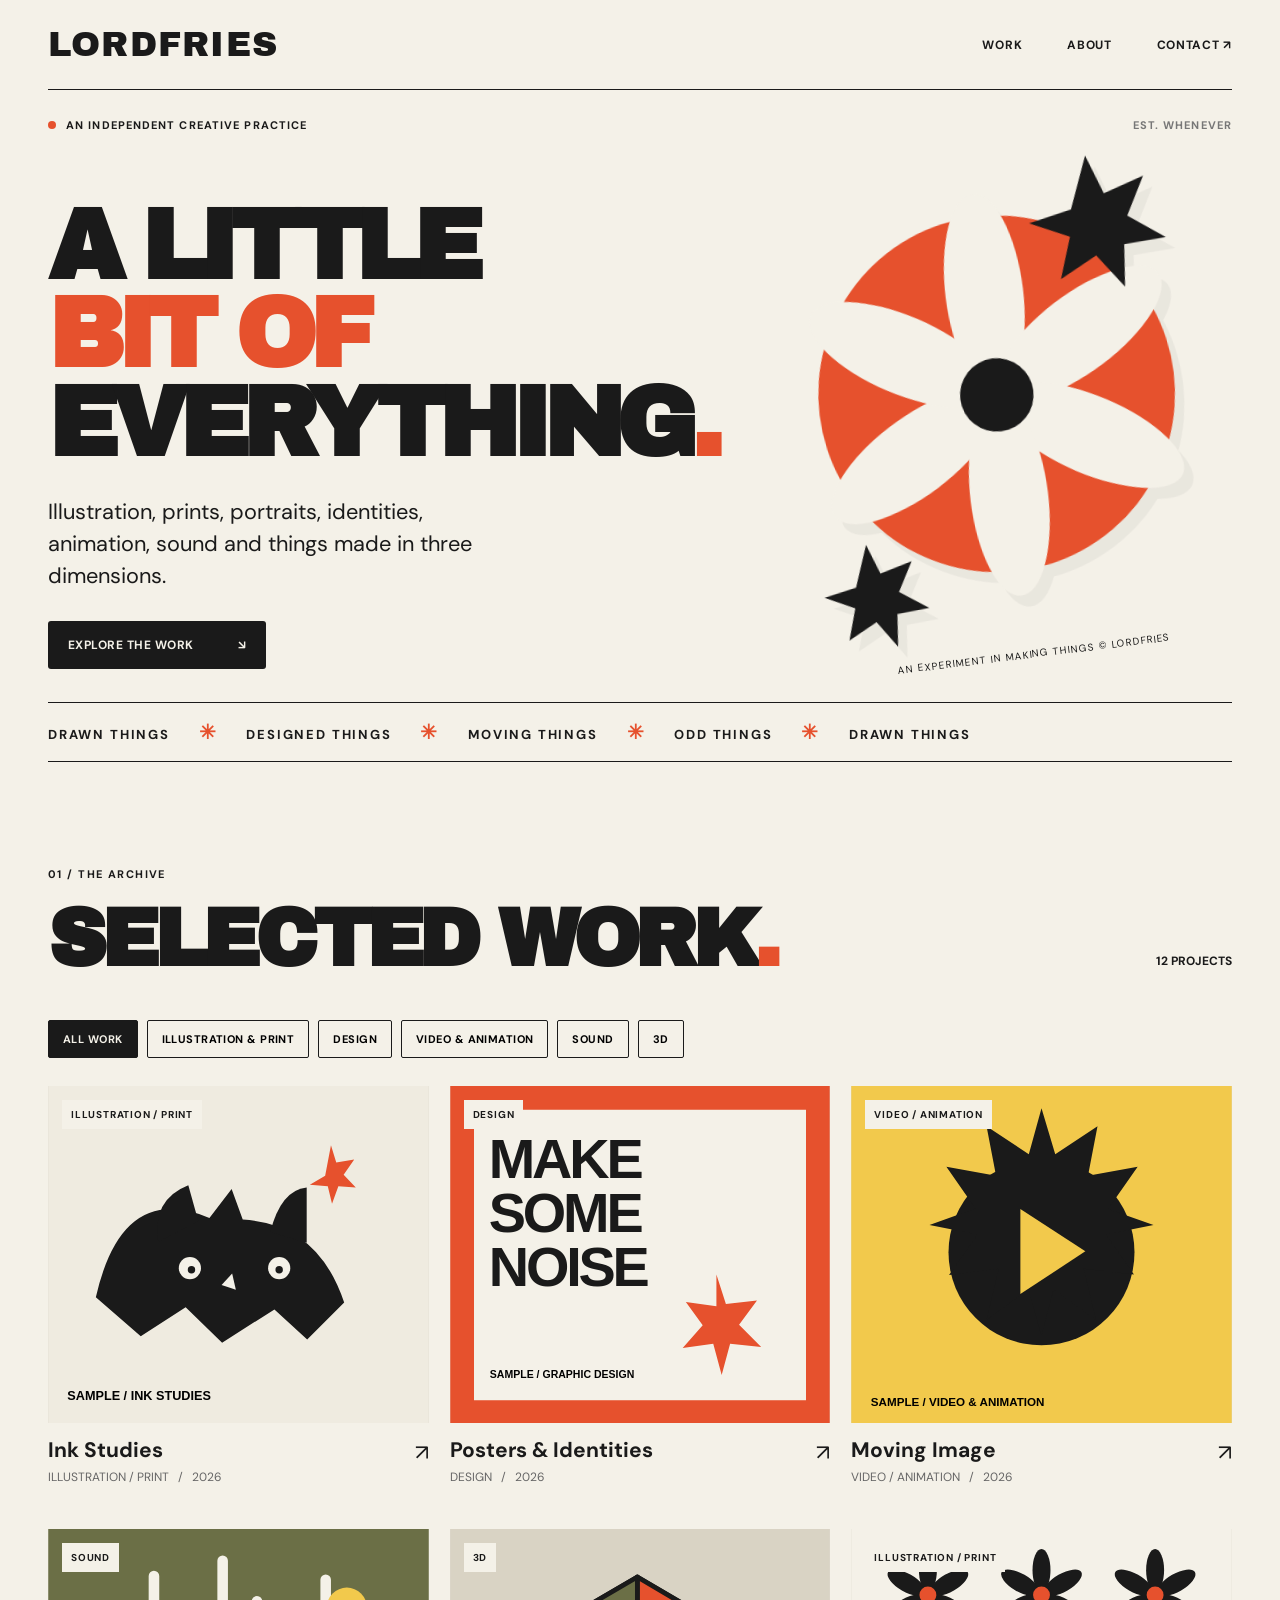
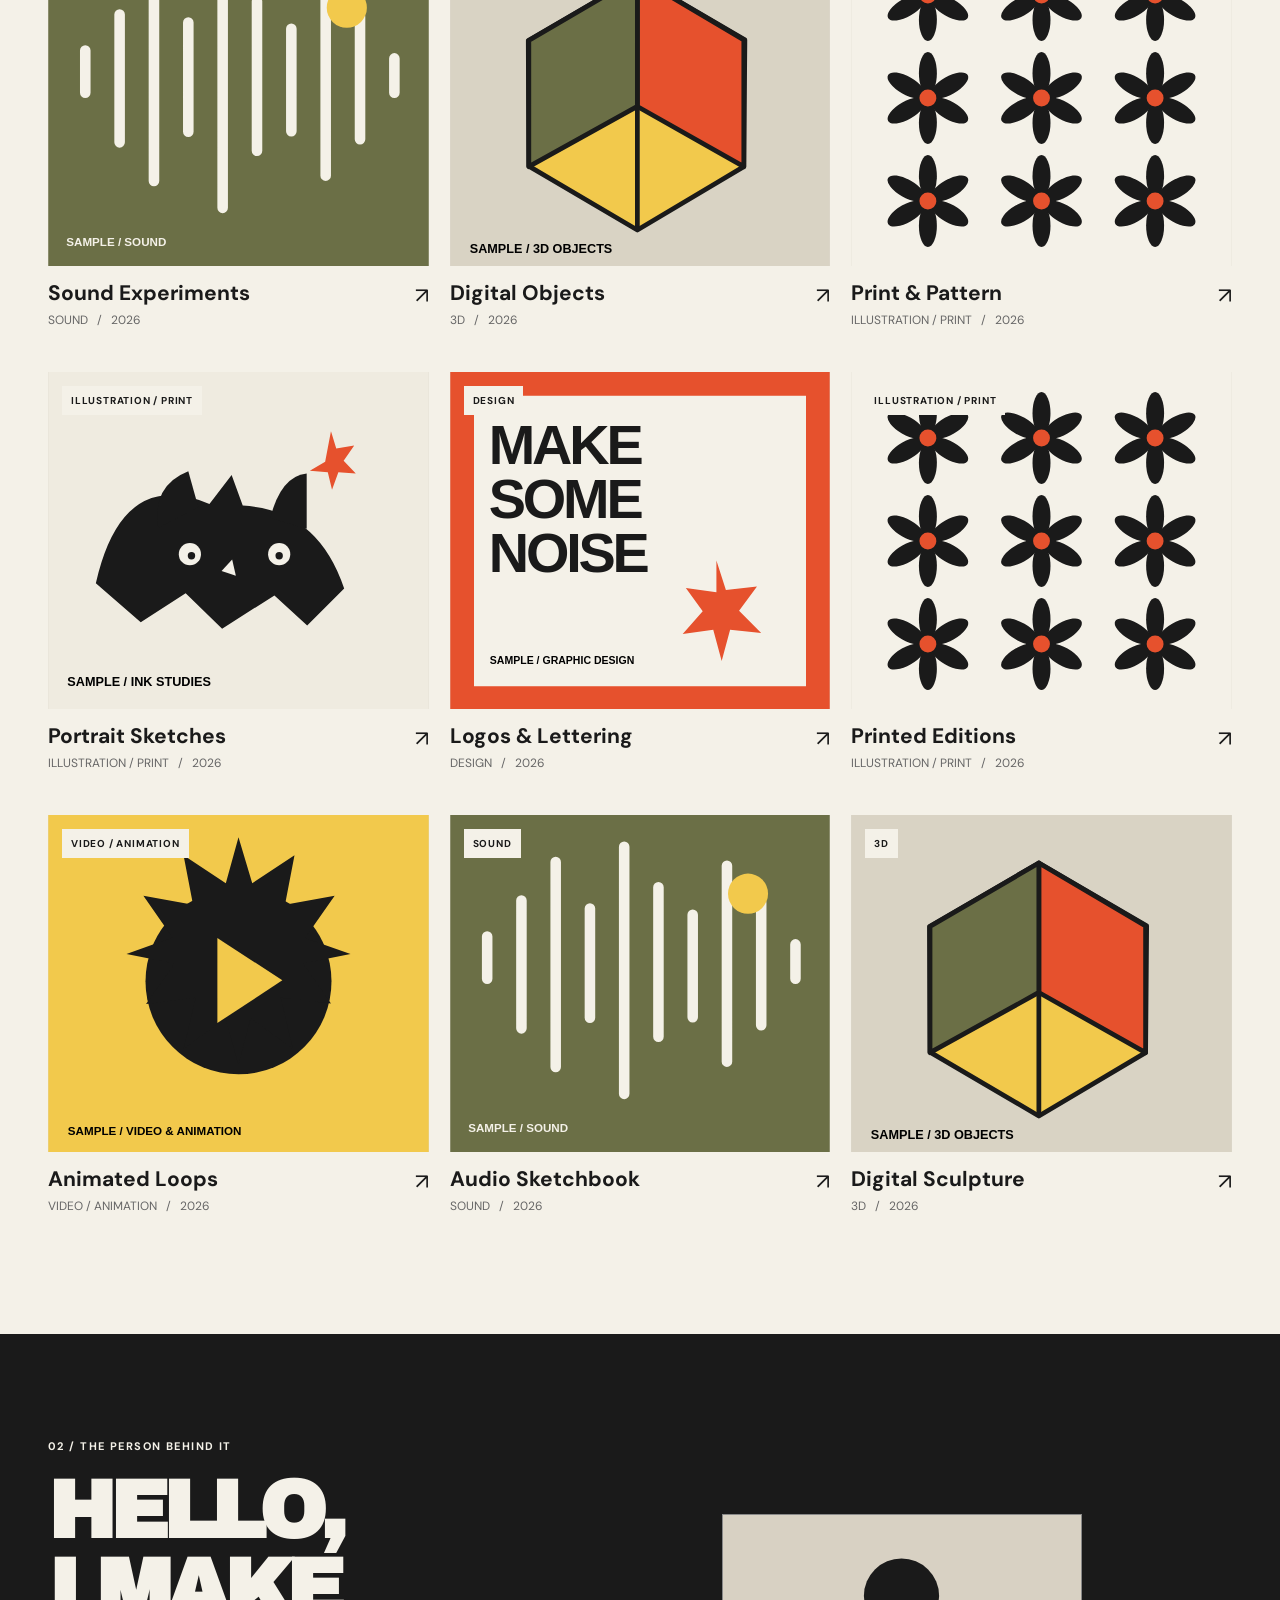
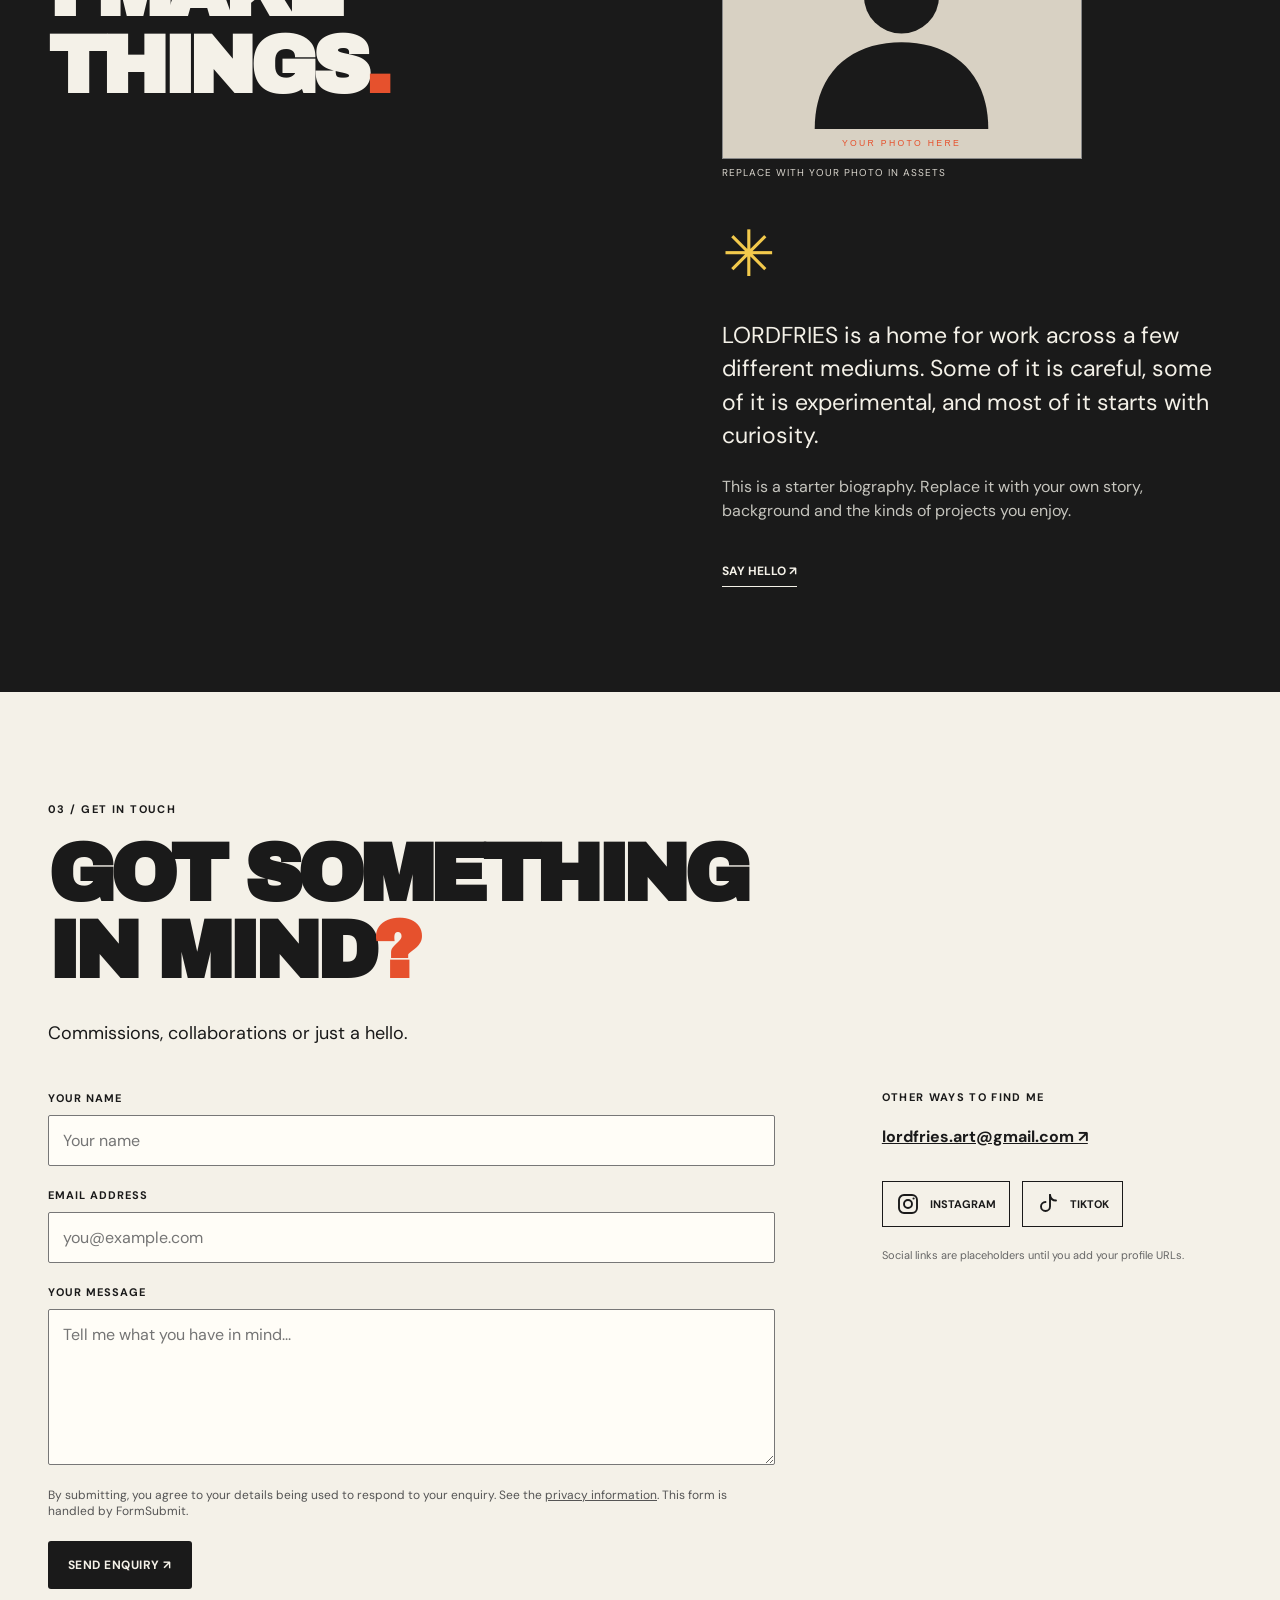
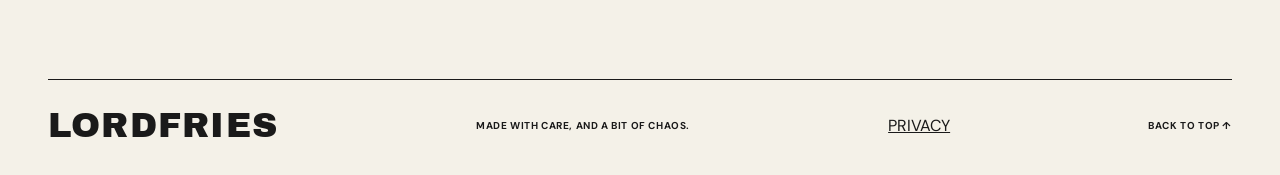
==== index.html @ d91df7bb "Add files via upload" ====
<!doctype html>
<html lang="en-AU">
<head>
  <meta charset="utf-8">
  <meta name="viewport" content="width=device-width,initial-scale=1">
  <meta name="theme-color" content="#f4f1e8">
  <meta name="description" content="LORDFRIES is an independent creative portfolio of illustration, design, print, moving image, sound and 3D work.">
  <title>LORDFRIES | Selected work</title>
  <link rel="preconnect" href="https://fonts.googleapis.com">
  <link rel="preconnect" href="https://fonts.gstatic.com" crossorigin>
  <link href="https://fonts.googleapis.com/css2?family=Archivo+Black&family=DM+Sans:wght@400;500;600;700&display=swap" rel="stylesheet">
  <link rel="stylesheet" href="style.css">
</head>
<body>
  <a class="skip" href="#work">Skip to work</a>
  <header class="site-header wrap">
    <a class="brand" href="#top" aria-label="LORDFRIES home">LORDFRIES</a>
    <nav aria-label="Main navigation"><a href="#work">WORK</a><a href="#about">ABOUT</a><a href="#contact">CONTACT <span aria-hidden="true">↗</span></a></nav>
  </header>
  <main id="top">
    <section class="hero wrap" aria-labelledby="hero-heading">
      <div class="eyebrow"><span class="status-dot"></span> AN INDEPENDENT CREATIVE PRACTICE <span class="index">EST. WHENEVER</span></div>
      <div class="hero-body"><div><h1 id="hero-heading">A LITTLE<br><span class="accent-word">BIT OF</span><br>EVERYTHING<span class="period">.</span></h1><p class="intro">Illustration, prints, portraits, identities, animation, sound and things made in three dimensions.</p><a class="cta" href="#work">EXPLORE THE WORK <span aria-hidden="true">↘</span></a></div>
      <div class="hero-art" aria-label="Decorative abstract flower and star graphic"><svg viewBox="0 0 420 460" xmlns="http://www.w3.org/2000/svg" role="img" aria-label="Illustrative rust red flower with black star">
        <circle cx="205" cy="223" r="165" fill="#e6512d"/>
        <g fill="#f4f1e8" transform="translate(205 224)"><ellipse cx="0" cy="-95" rx="36" ry="92"/><ellipse cx="0" cy="-95" rx="36" ry="92" transform="rotate(60)"/><ellipse cx="0" cy="-95" rx="36" ry="92" transform="rotate(120)"/><ellipse cx="0" cy="-95" rx="36" ry="92" transform="rotate(180)"/><ellipse cx="0" cy="-95" rx="36" ry="92" transform="rotate(240)"/><ellipse cx="0" cy="-95" rx="36" ry="92" transform="rotate(300)"/></g><circle cx="205" cy="224" r="34" fill="#1a1a1a"/><path d="M313 14l13 37 38-12-19 35 33 24-39 2-4 39-23-32-35 18 13-38-36-17 40-8z" fill="#1a1a1a"/><path d="M68 347l10 28 30-8-15 27 26 18-30 2-3 30-17-25-27 14 9-29-27-13 30-6z" fill="#1a1a1a"/></svg><span class="art-caption">AN EXPERIMENT IN MAKING THINGS © LORDFRIES</span></div></div>
      <div class="ticker" aria-hidden="true">DRAWN THINGS <span>✳</span> DESIGNED THINGS <span>✳</span> MOVING THINGS <span>✳</span> ODD THINGS <span>✳</span> DRAWN THINGS</div>
    </section>
    <section id="work" class="work-section wrap" aria-labelledby="work-heading"><div class="section-top"><div><p class="section-kicker">01 / THE ARCHIVE</p><h2 id="work-heading">SELECTED WORK<span class="period">.</span></h2></div><span id="work-count" class="work-count"></span></div>
      <div class="filters" role="group" aria-label="Filter projects by medium"><button class="filter active" data-filter="all" aria-pressed="true">ALL WORK</button><button class="filter" data-filter="image" aria-pressed="false">ILLUSTRATION & PRINT</button><button class="filter" data-filter="design" aria-pressed="false">DESIGN</button><button class="filter" data-filter="video" aria-pressed="false">VIDEO & ANIMATION</button><button class="filter" data-filter="audio" aria-pressed="false">SOUND</button><button class="filter" data-filter="model" aria-pressed="false">3D</button></div>
      <div id="project-grid" class="project-grid" aria-live="polite"></div><p id="empty-state" class="empty-state" hidden>No projects in this category yet.</p>
    </section>
    <section id="about" class="about-section"><div class="wrap about-grid"><div><p class="section-kicker">02 / THE PERSON BEHIND IT</p><h2>HELLO,<br>I MAKE<br>THINGS<span class="period">.</span></h2></div><div class="about-copy"><div class="portrait-wrap"><img src="assets/about-photo-placeholder.svg" alt="Placeholder for a photograph of the artist" class="about-portrait"><p class="portrait-caption">REPLACE WITH YOUR PHOTO IN ASSETS</p></div><div class="little-star" aria-hidden="true">✳</div><p>LORDFRIES is a home for work across a few different mediums. Some of it is careful, some of it is experimental, and most of it starts with curiosity.</p><p>This is a starter biography. Replace it with your own story, background and the kinds of projects you enjoy.</p><a href="#contact" class="text-link">SAY HELLO <span aria-hidden="true">↗</span></a></div></div></section>
    <section id="contact" class="contact-section wrap"><p class="section-kicker">03 / GET IN TOUCH</p><h2>GOT SOMETHING<br>IN MIND<span class="period">?</span></h2><p class="contact-intro">Commissions, collaborations or just a hello.</p>
      <div class="contact-layout"><form id="contact-form" class="contact-form" action="https://formsubmit.co/lordfries.art@gmail.com" method="POST">
        <input type="hidden" name="_subject" value="New enquiry from LORDFRIES portfolio"><input type="hidden" name="_captcha" value="true"><input type="hidden" name="_template" value="table"><input type="text" name="_honey" class="honeypot" tabindex="-1" autocomplete="off" aria-hidden="true">
        <label for="sender-name">YOUR NAME</label><input id="sender-name" name="name" type="text" required autocomplete="name" maxlength="100" placeholder="Your name">
        <label for="sender-email">EMAIL ADDRESS</label><input id="sender-email" name="email" type="email" required autocomplete="email" maxlength="254" placeholder="you@example.com">
        <label for="sender-message">YOUR MESSAGE</label><textarea id="sender-message" name="message" rows="6" required maxlength="6000" placeholder="Tell me what you have in mind..."></textarea>
        <p class="privacy-note">By submitting, you agree to your details being used to respond to your enquiry. See the <a href="privacy.html">privacy information</a>. This form is handled by FormSubmit.</p>
        <button class="cta send-button" type="submit">SEND ENQUIRY ↗</button>
      </form><aside class="contact-aside"><p>OTHER WAYS TO FIND ME</p><a class="email-plain" href="mailto:lordfries.art@gmail.com">lordfries.art@gmail.com ↗</a><div class="social-links" aria-label="Social media links">
         <a data-social="instagram" href="https://www.instagram.com/" target="_blank" rel="noopener noreferrer" aria-label="Instagram (replace with your account link)" title="Instagram"><svg viewBox="0 0 24 24" aria-hidden="true"><rect x="3" y="3" width="18" height="18" rx="5"/><circle cx="12" cy="12" r="4"/><circle class="solid" cx="17.6" cy="6.5" r="1.1"/></svg><span>INSTAGRAM</span></a>
         <a data-social="tiktok" href="https://www.tiktok.com/" target="_blank" rel="noopener noreferrer" aria-label="TikTok (replace with your account link)" title="TikTok"><svg viewBox="0 0 24 24" aria-hidden="true"><path d="M14 3v11.5a4.5 4.5 0 1 1-4.5-4.5"/><path d="M14 3c.5 3.6 2.5 5.5 6 5.5"/></svg><span>TIKTOK</span></a>
       </div><p class="social-note">Social links are placeholders until you add your profile URLs.</p></aside></div>
    </section>
  </main>
  <footer class="site-footer wrap"><a class="brand" href="#top">LORDFRIES</a><span>MADE WITH CARE, AND A BIT OF CHAOS.</span><a href="privacy.html">PRIVACY</a><a href="#top">BACK TO TOP ↑</a></footer>
  <button id="back-to-top" class="back-to-top" type="button" aria-label="Back to top">↑</button>
  <dialog id="lightbox" class="lightbox" aria-label="Full-screen artwork"><div class="lightbox-toolbar"><span>ARTWORK VIEWER</span><button id="lightbox-close" type="button" aria-label="Close full-screen view">CLOSE ✕</button></div><div id="lightbox-content" class="lightbox-content"></div></dialog>
  <dialog id="project-dialog" class="project-dialog" aria-label="Project details"><button id="dialog-close" class="dialog-close" type="button" aria-label="Close project">CLOSE ✕</button><div id="dialog-content"></div></dialog>
  <script src="projects.js"></script><script src="script.js"></script>
</body>
</html>
---- style.css ----
:root{--ink:#1a1a1a;--paper:#f4f1e8;--rust:#e6512d;--mustard:#f2c94c;--olive:#6b6f46;--rule:#c8c5bc;--display:'Archivo Black',Impact,sans-serif;--body:'DM Sans',Arial,sans-serif}*{box-sizing:border-box}html{scroll-behavior:smooth}body{margin:0;background:var(--paper);color:var(--ink);font-family:var(--body)}button,a{ -webkit-tap-highlight-color:transparent}a{color:inherit}button{font:inherit}button:focus-visible,a:focus-visible{outline:3px solid var(--rust);outline-offset:4px}.wrap{width:min(1440px,calc(100% - 96px));margin:auto}.skip{position:absolute;left:-999px;top:0}.skip:focus{left:20px;top:20px;z-index:100;background:white;padding:12px}.site-header{display:flex;align-items:center;justify-content:space-between;padding:27px 0;border-bottom:1px solid var(--ink);gap:20px}.brand{font-family:var(--display);font-size:clamp(22px,3vw,35px);letter-spacing:.035em;line-height:1;text-decoration:none}.brand-dot,.period{color:var(--rust)}nav{display:flex;gap:clamp(14px,3.5vw,58px);font-size:12px;font-weight:700;letter-spacing:.06em}nav a{text-decoration:none}nav a:hover,.site-footer a:hover{color:var(--rust)}.hero{overflow:hidden}.eyebrow{display:flex;align-items:center;gap:10px;padding-top:28px;font-size:11px;letter-spacing:.1em;font-weight:700}.status-dot{height:8px;width:8px;border-radius:50%;background:var(--rust)}.index{margin-left:auto;color:#777}.hero-body{display:grid;grid-template-columns:1.22fr .78fr;align-items:center;min-height:570px;gap:20px}.hero h1{font-family:var(--display);font-size:clamp(58px,7.6vw,128px);line-height:.91;letter-spacing:-.075em;margin:38px 0 28px}.accent-word{color:var(--rust)}.intro{max-width:480px;font-size:clamp(16px,1.7vw,22px);line-height:1.45;margin:0 0 30px}.cta{background:var(--ink);color:var(--paper);text-decoration:none;display:inline-flex;align-items:center;gap:44px;font-size:12px;letter-spacing:.04em;font-weight:700;padding:16px 20px;border-radius:3px}.cta:hover{background:var(--rust)}.hero-art{width:100%;max-width:530px;justify-self:center;transform:rotate(-7deg)}.hero-art svg{width:100%;display:block;filter:drop-shadow(8px 12px 0 rgba(0,0,0,.045))}.art-caption{display:block;text-align:center;font-size:10px;letter-spacing:.1em;margin:0 0 20px}.ticker{white-space:nowrap;overflow:hidden;border-top:1px solid var(--ink);border-bottom:1px solid var(--ink);padding:16px 0;font-weight:700;font-size:13px;letter-spacing:.14em}.ticker span{color:var(--rust);margin:0 24px;font-size:20px}.work-section{padding:105px 0 120px}.section-top{display:flex;justify-content:space-between;align-items:end;gap:20px}.section-kicker{letter-spacing:.13em;font-size:11px;font-weight:700;margin:0 0 20px}.section-top h2,.about-section h2,.contact-section h2{font-family:var(--display);letter-spacing:-.065em;font-size:clamp(44px,6.3vw,94px);line-height:.96;margin:0}.work-count{font-size:12px;font-weight:700;white-space:nowrap;padding-bottom:9px}.filters{display:flex;flex-wrap:wrap;gap:9px;margin:42px 0 28px}.filter{background:transparent;border:1px solid var(--ink);padding:11px 14px;font-size:11px;font-weight:700;cursor:pointer;letter-spacing:.04em;border-radius:2px}.filter.active,.filter:hover{background:var(--ink);color:var(--paper)}.project-grid{display:grid;grid-template-columns:repeat(3,minmax(0,1fr));gap:44px 21px}.project-card{min-width:0}.project-open{width:100%;text-align:left;border:0;background:none;padding:0;cursor:pointer;color:inherit}.project-media{aspect-ratio:1.13;position:relative;overflow:hidden;background:#dedbd0}.project-media img{width:100%;height:100%;object-fit:cover;display:block;transition:transform .35s}.project-open:hover img{transform:scale(1.035)}.media-badge{position:absolute;left:14px;top:14px;background:var(--paper);font-weight:700;font-size:10px;padding:8px 9px;letter-spacing:.08em}.project-details{display:flex;justify-content:space-between;gap:10px;align-items:start;margin-top:15px}.project-details h3{font-size:clamp(16px,1.65vw,21px);line-height:1.15;margin:0 0 7px;font-weight:700}.project-details p{font-size:12px;color:#666;margin:0}.project-arrow{font-size:22px}.empty-state{padding:60px 0}.about-section{background:var(--ink);color:var(--paper);padding:105px 0}.about-grid{display:grid;grid-template-columns:1.1fr .9fr;gap:50px}.about-copy{padding-top:75px;max-width:510px}.about-copy p{font-size:clamp(17px,1.85vw,23px);line-height:1.45}.about-copy p+p{font-size:16px;color:#c6c5be}.little-star{font-size:64px;color:var(--mustard)}.text-link{display:inline-block;margin-top:25px;border-bottom:1px solid var(--paper);text-decoration:none;padding-bottom:7px;font-size:12px;font-weight:700}.contact-section{padding:110px 0 90px}.contact-line{border-top:1px solid var(--ink);border-bottom:1px solid var(--ink);padding:25px 0;display:flex;align-items:center;justify-content:space-between;gap:20px;margin-top:45px}.contact-line p{margin:0}.contact-line a{font-weight:700;font-size:14px;text-decoration:none}.site-footer{padding:28px 0 32px;display:flex;align-items:center;justify-content:space-between;gap:16px;border-top:1px solid var(--ink)}.site-footer span,.site-footer>a:last-child{font-size:10px;font-weight:700;letter-spacing:.06em;text-decoration:none}.project-dialog{width:min(920px,calc(100vw - 32px));max-height:90vh;overflow:auto;border:1px solid var(--ink);padding:28px;background:var(--paper);color:var(--ink)}.project-dialog::backdrop{background:rgba(0,0,0,.8)}.dialog-close{display:block;margin-left:auto;margin-bottom:20px;border:1px solid var(--ink);padding:10px 14px;background:transparent;cursor:pointer;font-size:11px;font-weight:700}.dialog-title{font-family:var(--display);font-size:clamp(32px,5vw,64px);line-height:.99;letter-spacing:-.05em;margin:8px 0 14px}.dialog-meta{font-size:12px;font-weight:700;color:var(--rust);letter-spacing:.08em}.dialog-description{font-size:17px;line-height:1.6;max-width:680px;margin:0 0 25px}.gallery-media{display:block;width:100%;max-height:70vh;object-fit:contain;background:#dedbd0;margin-bottom:14px}.media-player{width:100%;margin-bottom:14px;background:var(--ink)}.audio-player{width:100%;margin:15px 0 30px}.model-viewer{display:block;width:100%;height:min(65vh,530px);background:#e8e3d7;margin:10px 0 22px}.media-hint{font-size:12px;color:#555}.media-link{font-weight:700;display:inline-block;margin:12px 0 30px}.gallery-media+figcaption{font-size:12px;padding:0 0 20px}.gallery-block{margin-bottom:18px}.project-dialog figure{margin:0}.privacy-note{font-size:12px;color:#555} @media(max-width:900px){.wrap{width:calc(100% - 44px)}.hero-body{grid-template-columns:1fr .7fr;min-height:500px}.hero h1{font-size:clamp(50px,8vw,80px)}.project-grid{grid-template-columns:repeat(2,minmax(0,1fr))}}@media(max-width:640px){.wrap{width:calc(100% - 30px)}.site-header{padding:18px 0}.brand{font-size:23px;letter-spacing:.02em}nav{font-size:10px;gap:15px}.index{display:none}.hero-body{display:flex;flex-direction:column;align-items:stretch;gap:0}.hero h1{font-size:clamp(49px,12vw,78px);margin:37px 0 18px}.hero-art{max-width:350px;margin:12px auto 10px}.intro{font-size:17px}.work-section{padding:65px 0 80px}.section-top h2,.about-section h2,.contact-section h2{font-size:clamp(40px,10vw,60px)}.project-grid{grid-template-columns:1fr;gap:31px}.filters{margin-top:28px}.filter{font-size:10px;padding:9px}.about-section{padding:70px 0}.about-grid{grid-template-columns:1fr;gap:16px}.about-copy{padding-top:0}.contact-section{padding:75px 0}.contact-line{align-items:start;flex-direction:column}.site-footer{flex-wrap:wrap}.site-footer span{order:3;width:100%}.project-dialog{padding:14px}.dialog-title{font-size:37px}}@media(prefers-reduced-motion:reduce){html{scroll-behavior:auto}*,*::before,*::after{transition:none!important}}

/* V2 additions */
.about-portrait{width:100%;height:245px;object-fit:cover;display:block;background:#d8d1c3;border:1px solid #888}.portrait-wrap{max-width:360px;margin-bottom:32px}.portrait-caption{font-size:10px!important;letter-spacing:.1em;color:#d9d5cd!important;margin:7px 0 0!important}.contact-intro{font-size:18px;margin:30px 0}.contact-layout{display:grid;grid-template-columns:minmax(0,1.35fr) minmax(220px,.65fr);gap:9%;margin-top:34px}.contact-form{display:flex;flex-direction:column;gap:10px}.contact-form label{font-size:11px;letter-spacing:.09em;font-weight:700;margin-top:12px}.contact-form input,.contact-form textarea{border:1px solid #777;background:#fffdf7;color:var(--ink);font:inherit;padding:14px;border-radius:2px;width:100%}.contact-form textarea{resize:vertical}.contact-form input:focus-visible,.contact-form textarea:focus-visible{outline:2px solid var(--rust);outline-offset:2px}.contact-form .honeypot{position:absolute;left:-9999px;width:1px;height:1px;opacity:0}.send-button{cursor:pointer;border:0;align-self:flex-start}.contact-aside>p:first-child{font-size:11px;font-weight:700;letter-spacing:.12em}.email-plain{display:block;overflow-wrap:anywhere;font-weight:700;margin:22px 0 34px}.social-links{display:flex;gap:12px;flex-wrap:wrap}.social-links a{display:flex;align-items:center;gap:10px;text-decoration:none;border:1px solid var(--ink);padding:10px 13px;font-size:11px;font-weight:700}.social-links a:hover{background:var(--rust);color:var(--paper)}.social-links svg{width:24px;height:24px;fill:none;stroke:currentColor;stroke-width:1.9;stroke-linecap:round;stroke-linejoin:round}.social-links svg .solid{fill:currentColor;stroke:none}.social-note{font-size:11px;line-height:1.5;color:#666;margin-top:20px}.back-to-top{position:fixed;bottom:24px;right:24px;width:46px;height:46px;border:1px solid var(--ink);background:var(--rust);color:#fff;font-size:27px;cursor:pointer;z-index:4;opacity:0;pointer-events:none;transform:translateY(12px);transition:opacity .2s,transform .2s}.back-to-top.visible{opacity:1;pointer-events:auto;transform:translateY(0)}.image-expand{display:block;position:relative;width:100%;border:0;background:transparent;cursor:zoom-in;padding:0}.expand-label{position:absolute;right:10px;bottom:24px;background:var(--ink);color:var(--paper);padding:10px;font-size:11px;font-weight:700}.lightbox{height:100dvh;width:100vw;max-height:100dvh;max-width:100vw;border:0;margin:0;padding:0;background:var(--ink);color:var(--paper)}.lightbox::backdrop{background:#000}.lightbox-toolbar{display:flex;align-items:center;justify-content:space-between;padding:12px 24px;font-size:11px;font-weight:700;letter-spacing:.09em}.lightbox-toolbar button{padding:11px 16px;border:1px solid var(--paper);background:transparent;color:var(--paper);cursor:pointer}.lightbox-content{height:calc(100dvh - 67px);display:flex;align-items:center;justify-content:center;padding:12px 24px 24px}.lightbox-content img{max-width:100%;max-height:100%;object-fit:contain}.privacy-page{padding:70px 0 110px;max-width:850px}.privacy-page h1{font-family:var(--display);font-size:clamp(42px,7vw,80px);line-height:1}.privacy-page h2{margin-top:44px}.privacy-page p{line-height:1.7}.privacy-page a{color:var(--rust)}
@media(max-width:640px){.contact-layout{grid-template-columns:1fr;gap:36px}.about-portrait{height:210px}.lightbox-toolbar{padding:12px}.lightbox-content{padding:8px 12px 20px}.back-to-top{bottom:14px;right:14px}}
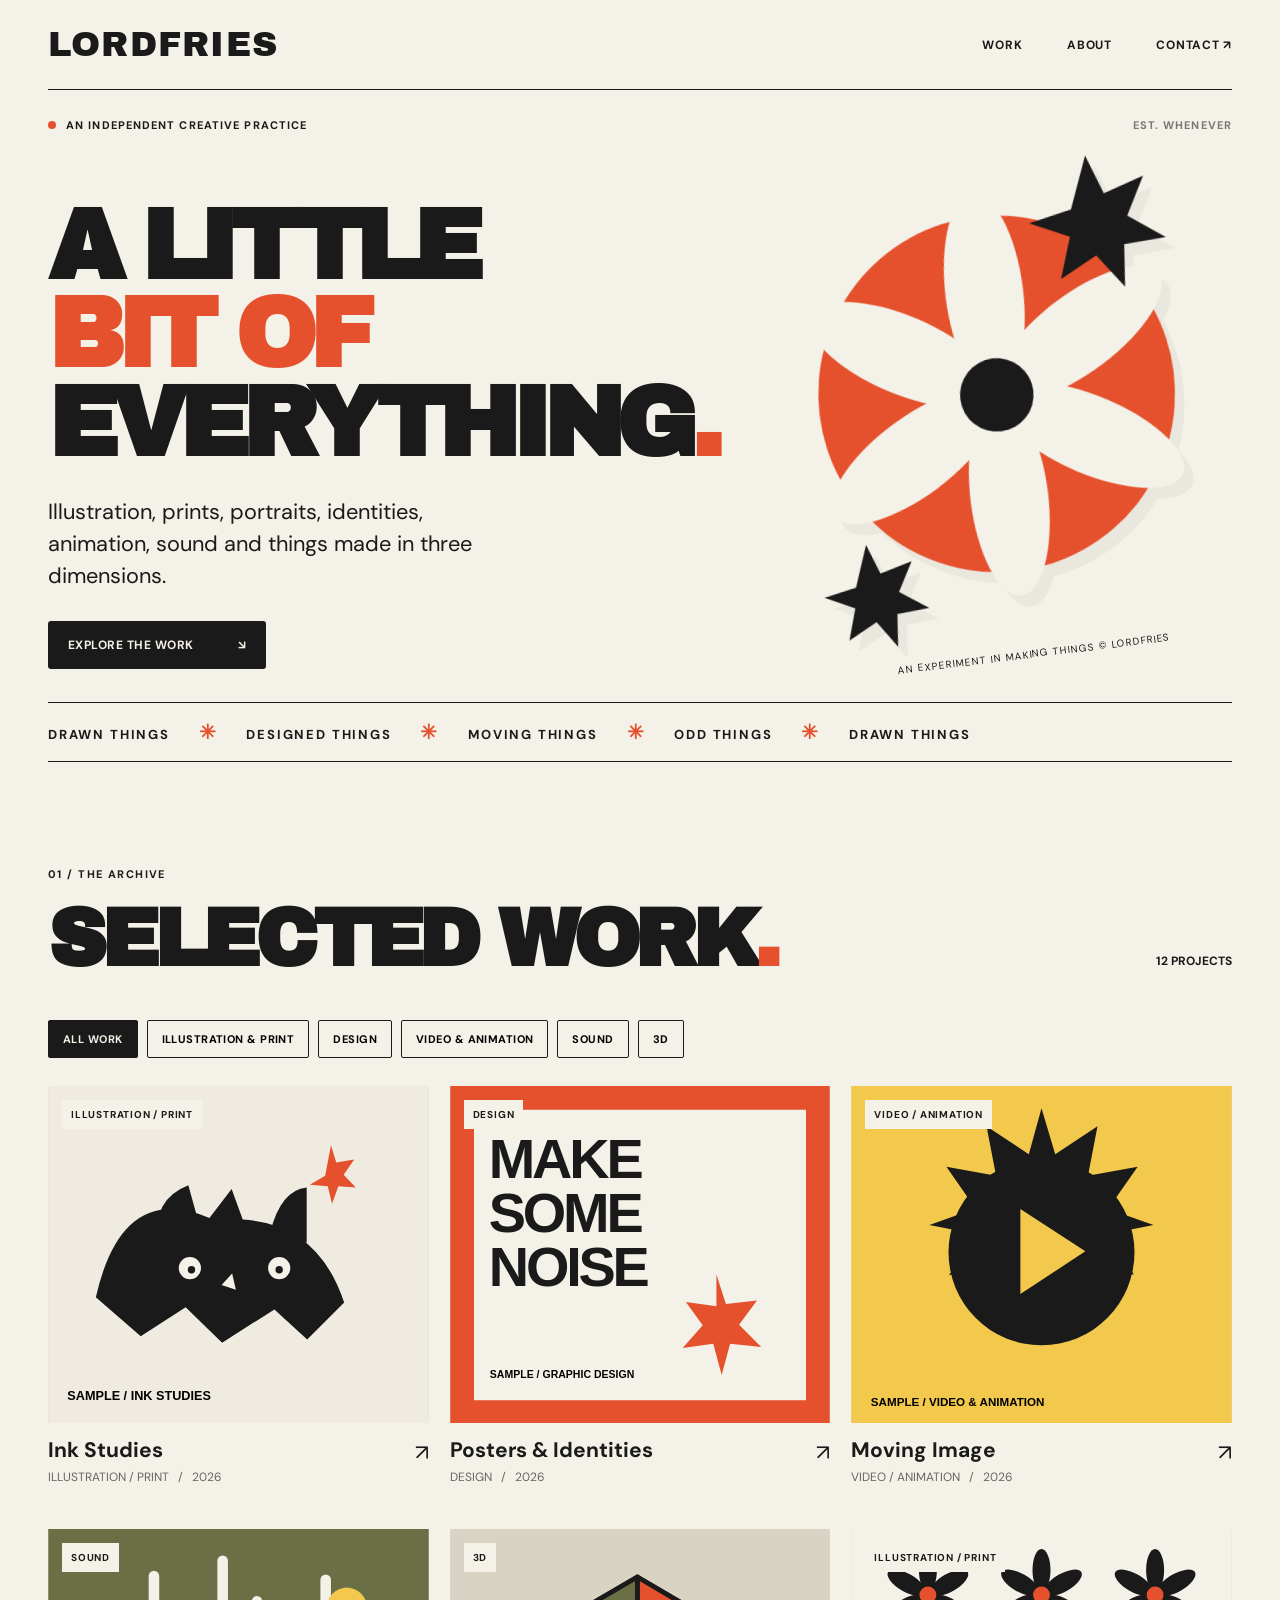
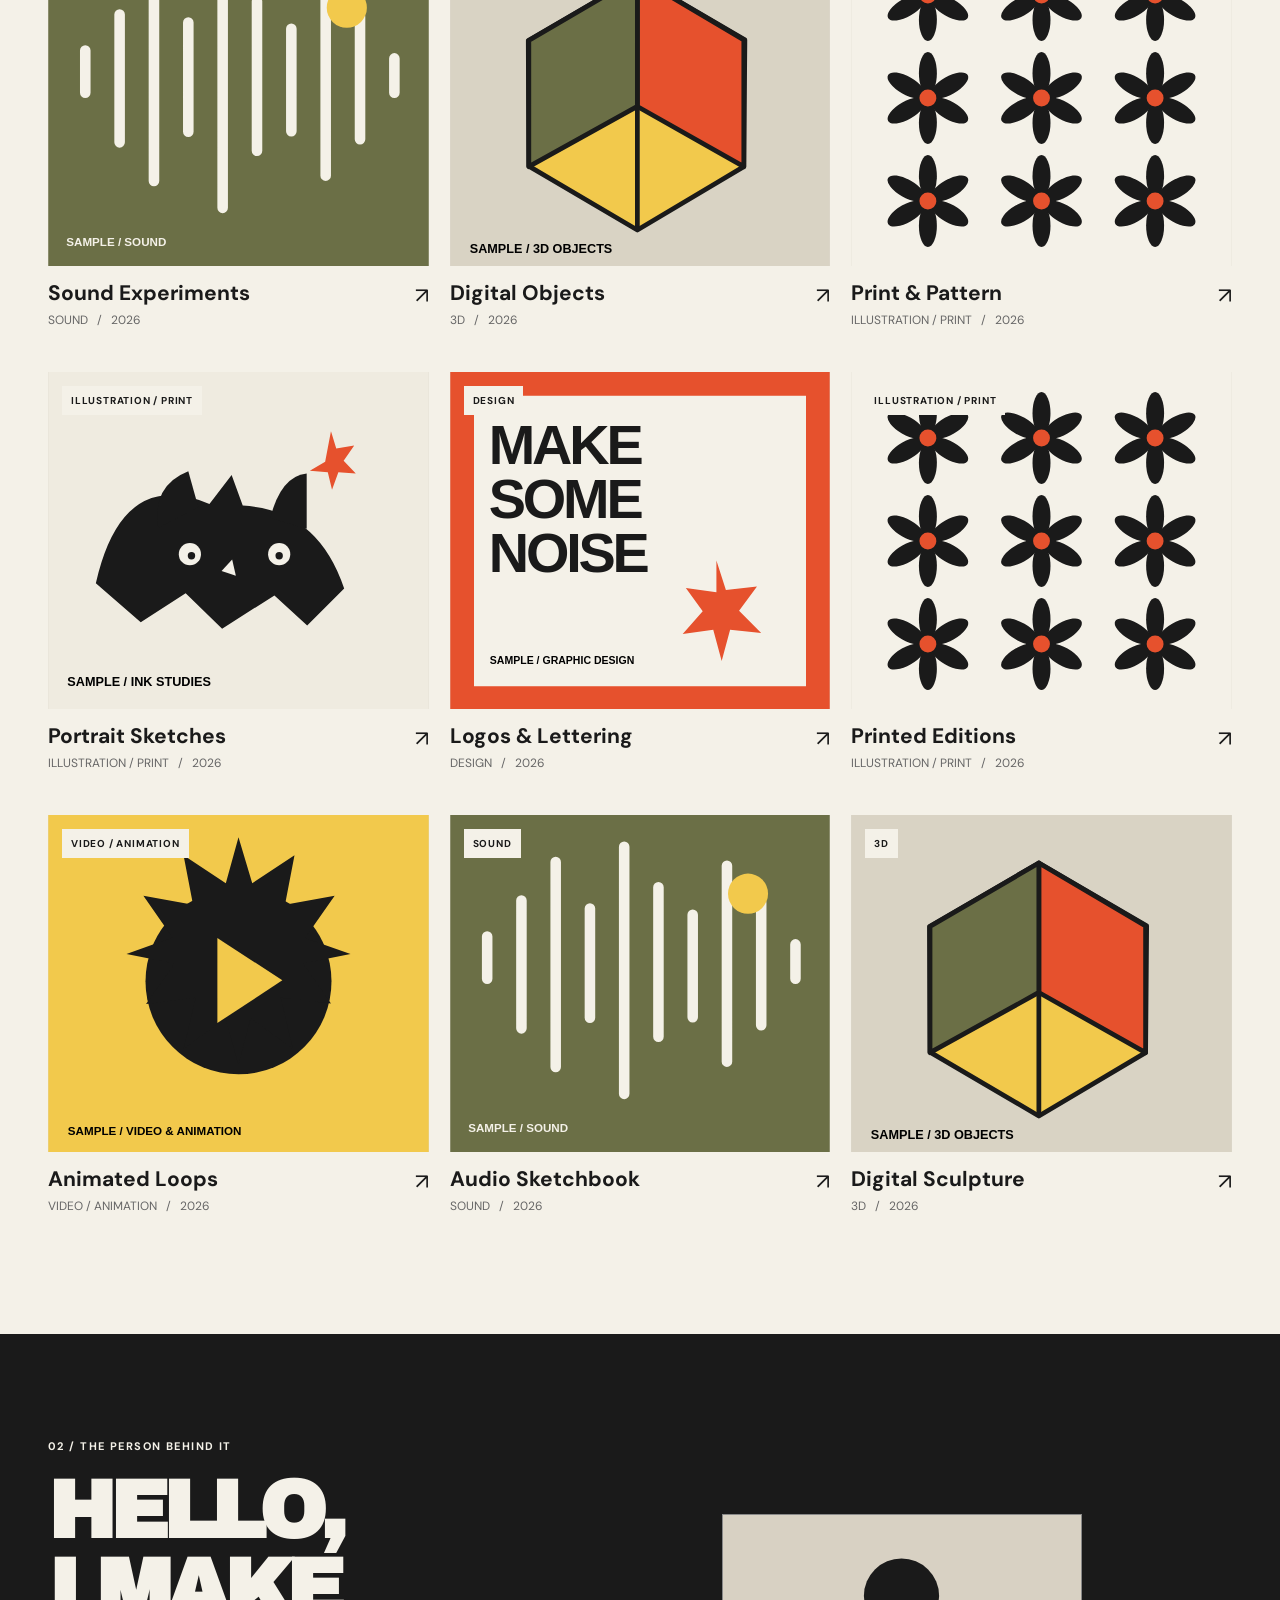
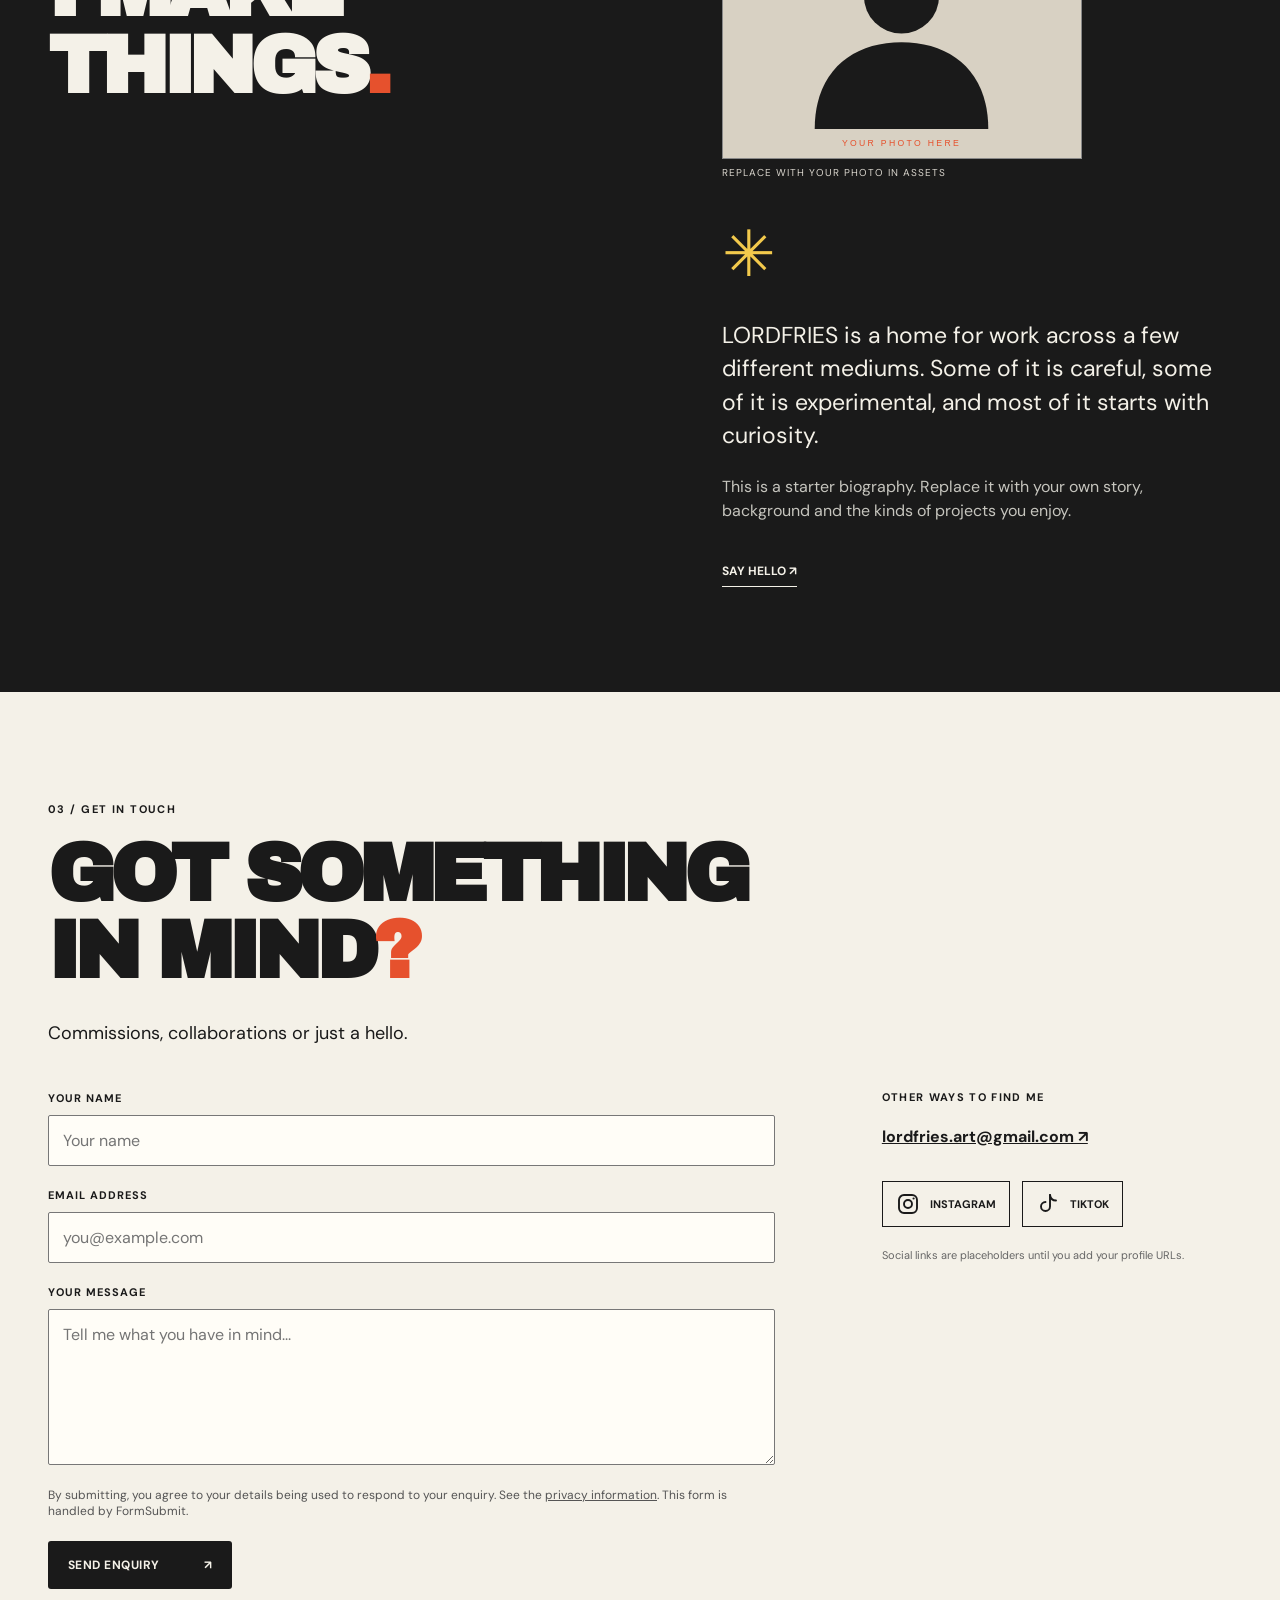
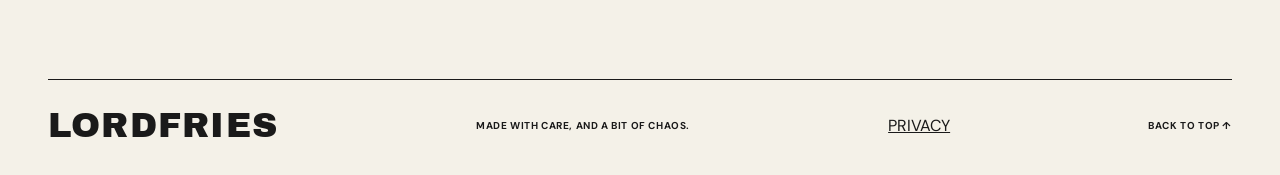
==== commit c3595141: "Add files via upload" ====
--- a/index.html
+++ b/index.html
@@ -15,40 +15,40 @@
   <a class="skip" href="#work">Skip to work</a>
   <header class="site-header wrap">
     <a class="brand" href="#top" aria-label="LORDFRIES home">LORDFRIES</a>
-    <nav aria-label="Main navigation"><a href="#work">WORK</a><a href="#about">ABOUT</a><a href="#contact">CONTACT <span aria-hidden="true">↗</span></a></nav>
+    <nav aria-label="Main navigation"><a href="#work" data-edit="navWork">WORK</a><a href="#about" data-edit="navAbout">ABOUT</a><a href="#contact"><span data-edit="navContact">CONTACT</span> <span aria-hidden="true">↗</span></a></nav>
   </header>
   <main id="top">
     <section class="hero wrap" aria-labelledby="hero-heading">
-      <div class="eyebrow"><span class="status-dot"></span> AN INDEPENDENT CREATIVE PRACTICE <span class="index">EST. WHENEVER</span></div>
-      <div class="hero-body"><div><h1 id="hero-heading">A LITTLE<br><span class="accent-word">BIT OF</span><br>EVERYTHING<span class="period">.</span></h1><p class="intro">Illustration, prints, portraits, identities, animation, sound and things made in three dimensions.</p><a class="cta" href="#work">EXPLORE THE WORK <span aria-hidden="true">↘</span></a></div>
+      <div class="eyebrow"><span class="status-dot"></span> <span data-edit="eyebrow">AN INDEPENDENT CREATIVE PRACTICE</span> <span class="index" data-edit="heroEst">EST. WHENEVER</span></div>
+      <div class="hero-body"><div><h1 id="hero-heading" data-edit="heroHeading" data-edit-html="true">A LITTLE<br><span class="accent-word">BIT OF</span><br>EVERYTHING<span class="period">.</span></h1><p class="intro" data-edit="heroIntro">Illustration, prints, portraits, identities, animation, sound and things made in three dimensions.</p><a class="cta" href="#work"><span data-edit="heroCta">EXPLORE THE WORK</span> <span aria-hidden="true">↘</span></a></div>
       <div class="hero-art" aria-label="Decorative abstract flower and star graphic"><svg viewBox="0 0 420 460" xmlns="http://www.w3.org/2000/svg" role="img" aria-label="Illustrative rust red flower with black star">
         <circle cx="205" cy="223" r="165" fill="#e6512d"/>
-        <g fill="#f4f1e8" transform="translate(205 224)"><ellipse cx="0" cy="-95" rx="36" ry="92"/><ellipse cx="0" cy="-95" rx="36" ry="92" transform="rotate(60)"/><ellipse cx="0" cy="-95" rx="36" ry="92" transform="rotate(120)"/><ellipse cx="0" cy="-95" rx="36" ry="92" transform="rotate(180)"/><ellipse cx="0" cy="-95" rx="36" ry="92" transform="rotate(240)"/><ellipse cx="0" cy="-95" rx="36" ry="92" transform="rotate(300)"/></g><circle cx="205" cy="224" r="34" fill="#1a1a1a"/><path d="M313 14l13 37 38-12-19 35 33 24-39 2-4 39-23-32-35 18 13-38-36-17 40-8z" fill="#1a1a1a"/><path d="M68 347l10 28 30-8-15 27 26 18-30 2-3 30-17-25-27 14 9-29-27-13 30-6z" fill="#1a1a1a"/></svg><span class="art-caption">AN EXPERIMENT IN MAKING THINGS © LORDFRIES</span></div></div>
-      <div class="ticker" aria-hidden="true">DRAWN THINGS <span>✳</span> DESIGNED THINGS <span>✳</span> MOVING THINGS <span>✳</span> ODD THINGS <span>✳</span> DRAWN THINGS</div>
+        <g fill="#f4f1e8" transform="translate(205 224)"><ellipse cx="0" cy="-95" rx="36" ry="92"/><ellipse cx="0" cy="-95" rx="36" ry="92" transform="rotate(60)"/><ellipse cx="0" cy="-95" rx="36" ry="92" transform="rotate(120)"/><ellipse cx="0" cy="-95" rx="36" ry="92" transform="rotate(180)"/><ellipse cx="0" cy="-95" rx="36" ry="92" transform="rotate(240)"/><ellipse cx="0" cy="-95" rx="36" ry="92" transform="rotate(300)"/></g><circle cx="205" cy="224" r="34" fill="#1a1a1a"/><path d="M313 14l13 37 38-12-19 35 33 24-39 2-4 39-23-32-35 18 13-38-36-17 40-8z" fill="#1a1a1a"/><path d="M68 347l10 28 30-8-15 27 26 18-30 2-3 30-17-25-27 14 9-29-27-13 30-6z" fill="#1a1a1a"/></svg><span class="art-caption" data-edit="heroArtCaption">AN EXPERIMENT IN MAKING THINGS © LORDFRIES</span></div></div>
+      <div class="ticker" aria-hidden="true" data-edit="ticker" data-edit-html="true">DRAWN THINGS <span>✳</span> DESIGNED THINGS <span>✳</span> MOVING THINGS <span>✳</span> ODD THINGS <span>✳</span> DRAWN THINGS</div>
     </section>
-    <section id="work" class="work-section wrap" aria-labelledby="work-heading"><div class="section-top"><div><p class="section-kicker">01 / THE ARCHIVE</p><h2 id="work-heading">SELECTED WORK<span class="period">.</span></h2></div><span id="work-count" class="work-count"></span></div>
-      <div class="filters" role="group" aria-label="Filter projects by medium"><button class="filter active" data-filter="all" aria-pressed="true">ALL WORK</button><button class="filter" data-filter="image" aria-pressed="false">ILLUSTRATION & PRINT</button><button class="filter" data-filter="design" aria-pressed="false">DESIGN</button><button class="filter" data-filter="video" aria-pressed="false">VIDEO & ANIMATION</button><button class="filter" data-filter="audio" aria-pressed="false">SOUND</button><button class="filter" data-filter="model" aria-pressed="false">3D</button></div>
-      <div id="project-grid" class="project-grid" aria-live="polite"></div><p id="empty-state" class="empty-state" hidden>No projects in this category yet.</p>
+    <section id="work" class="work-section wrap" aria-labelledby="work-heading"><div class="section-top"><div><p class="section-kicker" data-edit="workKicker">01 / THE ARCHIVE</p><h2 id="work-heading" data-edit="workHeading" data-edit-html="true">SELECTED WORK<span class="period">.</span></h2></div><span id="work-count" class="work-count"></span></div>
+      <div class="filters" role="group" aria-label="Filter projects by medium"><button class="filter active" data-filter="all" aria-pressed="true" data-edit="filterAll">ALL WORK</button><button class="filter" data-filter="image" aria-pressed="false" data-edit="filterImage">ILLUSTRATION & PRINT</button><button class="filter" data-filter="design" aria-pressed="false" data-edit="filterDesign">DESIGN</button><button class="filter" data-filter="video" aria-pressed="false" data-edit="filterVideo">VIDEO & ANIMATION</button><button class="filter" data-filter="audio" aria-pressed="false" data-edit="filterAudio">SOUND</button><button class="filter" data-filter="model" aria-pressed="false" data-edit="filterModel">3D</button></div>
+      <div id="project-grid" class="project-grid" aria-live="polite"></div><p id="empty-state" class="empty-state" data-edit="emptyState" hidden>No projects in this category yet.</p>
     </section>
-    <section id="about" class="about-section"><div class="wrap about-grid"><div><p class="section-kicker">02 / THE PERSON BEHIND IT</p><h2>HELLO,<br>I MAKE<br>THINGS<span class="period">.</span></h2></div><div class="about-copy"><div class="portrait-wrap"><img src="assets/about-photo-placeholder.svg" alt="Placeholder for a photograph of the artist" class="about-portrait"><p class="portrait-caption">REPLACE WITH YOUR PHOTO IN ASSETS</p></div><div class="little-star" aria-hidden="true">✳</div><p>LORDFRIES is a home for work across a few different mediums. Some of it is careful, some of it is experimental, and most of it starts with curiosity.</p><p>This is a starter biography. Replace it with your own story, background and the kinds of projects you enjoy.</p><a href="#contact" class="text-link">SAY HELLO <span aria-hidden="true">↗</span></a></div></div></section>
-    <section id="contact" class="contact-section wrap"><p class="section-kicker">03 / GET IN TOUCH</p><h2>GOT SOMETHING<br>IN MIND<span class="period">?</span></h2><p class="contact-intro">Commissions, collaborations or just a hello.</p>
+    <section id="about" class="about-section"><div class="wrap about-grid"><div><p class="section-kicker" data-edit="aboutKicker">02 / THE PERSON BEHIND IT</p><h2 data-edit="aboutHeading" data-edit-html="true">HELLO,<br>I MAKE<br>THINGS<span class="period">.</span></h2></div><div class="about-copy"><div class="portrait-wrap"><img src="assets/about-photo-placeholder.svg" alt="Portrait of the artist" class="about-portrait" id="about-photo"><p class="portrait-caption" data-edit="photoCaption">REPLACE WITH YOUR PHOTO IN ASSETS</p></div><div class="little-star" aria-hidden="true">✳</div><p data-edit="aboutOne">LORDFRIES is a home for work across a few different mediums. Some of it is careful, some of it is experimental, and most of it starts with curiosity.</p><p data-edit="aboutTwo">This is a starter biography. Replace it with your own story, background and the kinds of projects you enjoy.</p><a href="#contact" class="text-link"><span data-edit="aboutLink">SAY HELLO</span> <span aria-hidden="true">↗</span></a></div></div></section>
+    <section id="contact" class="contact-section wrap"><p class="section-kicker" data-edit="contactKicker">03 / GET IN TOUCH</p><h2 data-edit="contactHeading" data-edit-html="true">GOT SOMETHING<br>IN MIND<span class="period">?</span></h2><p class="contact-intro" data-edit="contactIntro">Commissions, collaborations or just a hello.</p>
       <div class="contact-layout"><form id="contact-form" class="contact-form" action="https://formsubmit.co/lordfries.art@gmail.com" method="POST">
         <input type="hidden" name="_subject" value="New enquiry from LORDFRIES portfolio"><input type="hidden" name="_captcha" value="true"><input type="hidden" name="_template" value="table"><input type="text" name="_honey" class="honeypot" tabindex="-1" autocomplete="off" aria-hidden="true">
-        <label for="sender-name">YOUR NAME</label><input id="sender-name" name="name" type="text" required autocomplete="name" maxlength="100" placeholder="Your name">
-        <label for="sender-email">EMAIL ADDRESS</label><input id="sender-email" name="email" type="email" required autocomplete="email" maxlength="254" placeholder="you@example.com">
-        <label for="sender-message">YOUR MESSAGE</label><textarea id="sender-message" name="message" rows="6" required maxlength="6000" placeholder="Tell me what you have in mind..."></textarea>
-        <p class="privacy-note">By submitting, you agree to your details being used to respond to your enquiry. See the <a href="privacy.html">privacy information</a>. This form is handled by FormSubmit.</p>
-        <button class="cta send-button" type="submit">SEND ENQUIRY ↗</button>
-      </form><aside class="contact-aside"><p>OTHER WAYS TO FIND ME</p><a class="email-plain" href="mailto:lordfries.art@gmail.com">lordfries.art@gmail.com ↗</a><div class="social-links" aria-label="Social media links">
-         <a data-social="instagram" href="https://www.instagram.com/" target="_blank" rel="noopener noreferrer" aria-label="Instagram (replace with your account link)" title="Instagram"><svg viewBox="0 0 24 24" aria-hidden="true"><rect x="3" y="3" width="18" height="18" rx="5"/><circle cx="12" cy="12" r="4"/><circle class="solid" cx="17.6" cy="6.5" r="1.1"/></svg><span>INSTAGRAM</span></a>
-         <a data-social="tiktok" href="https://www.tiktok.com/" target="_blank" rel="noopener noreferrer" aria-label="TikTok (replace with your account link)" title="TikTok"><svg viewBox="0 0 24 24" aria-hidden="true"><path d="M14 3v11.5a4.5 4.5 0 1 1-4.5-4.5"/><path d="M14 3c.5 3.6 2.5 5.5 6 5.5"/></svg><span>TIKTOK</span></a>
-       </div><p class="social-note">Social links are placeholders until you add your profile URLs.</p></aside></div>
+        <label for="sender-name" data-edit="formName">YOUR NAME</label><input id="sender-name" data-placeholder="placeholderName" name="name" type="text" required autocomplete="name" maxlength="100" placeholder="Your name">
+        <label for="sender-email" data-edit="formEmail">EMAIL ADDRESS</label><input id="sender-email" data-placeholder="placeholderEmail" name="email" type="email" required autocomplete="email" maxlength="254" placeholder="you@example.com">
+        <label for="sender-message" data-edit="formMessage">YOUR MESSAGE</label><textarea id="sender-message" data-placeholder="placeholderMessage" name="message" rows="6" required maxlength="6000" placeholder="Tell me what you have in mind..."></textarea>
+        <p class="privacy-note" data-edit="formPrivacy" data-edit-html="true">By submitting, you agree to your details being used to respond to your enquiry. See the <a href="privacy.html">privacy information</a>. This form is handled by FormSubmit.</p>
+        <button class="cta send-button" type="submit"><span data-edit="formSubmit">SEND ENQUIRY</span> ↗</button>
+      </form><aside class="contact-aside"><p data-edit="contactAsideHeading">OTHER WAYS TO FIND ME</p><a class="email-plain" href="mailto:lordfries.art@gmail.com">lordfries.art@gmail.com ↗</a><div class="social-links" aria-label="Social media links">
+         <a data-social="instagram" href="https://www.instagram.com/" target="_blank" rel="noopener noreferrer" aria-label="Instagram (replace with your account link)" title="Instagram"><svg viewBox="0 0 24 24" aria-hidden="true"><rect x="3" y="3" width="18" height="18" rx="5"/><circle cx="12" cy="12" r="4"/><circle class="solid" cx="17.6" cy="6.5" r="1.1"/></svg><span data-edit="instagramLabel">INSTAGRAM</span></a>
+         <a data-social="tiktok" href="https://www.tiktok.com/" target="_blank" rel="noopener noreferrer" aria-label="TikTok (replace with your account link)" title="TikTok"><svg viewBox="0 0 24 24" aria-hidden="true"><path d="M14 3v11.5a4.5 4.5 0 1 1-4.5-4.5"/><path d="M14 3c.5 3.6 2.5 5.5 6 5.5"/></svg><span data-edit="tiktokLabel">TIKTOK</span></a>
+       </div><p class="social-note" data-edit="socialNote">Social links are placeholders until you add your profile URLs.</p></aside></div>
     </section>
   </main>
-  <footer class="site-footer wrap"><a class="brand" href="#top">LORDFRIES</a><span>MADE WITH CARE, AND A BIT OF CHAOS.</span><a href="privacy.html">PRIVACY</a><a href="#top">BACK TO TOP ↑</a></footer>
+  <footer class="site-footer wrap"><a class="brand" href="#top">LORDFRIES</a><span data-edit="footerTagline">MADE WITH CARE, AND A BIT OF CHAOS.</span><a href="privacy.html" data-edit="privacyLink">PRIVACY</a><a href="#top" data-edit="backTopLink">BACK TO TOP ↑</a></footer>
   <button id="back-to-top" class="back-to-top" type="button" aria-label="Back to top">↑</button>
   <dialog id="lightbox" class="lightbox" aria-label="Full-screen artwork"><div class="lightbox-toolbar"><span>ARTWORK VIEWER</span><button id="lightbox-close" type="button" aria-label="Close full-screen view">CLOSE ✕</button></div><div id="lightbox-content" class="lightbox-content"></div></dialog>
   <dialog id="project-dialog" class="project-dialog" aria-label="Project details"><button id="dialog-close" class="dialog-close" type="button" aria-label="Close project">CLOSE ✕</button><div id="dialog-content"></div></dialog>
-  <script src="projects.js"></script><script src="script.js"></script>
+  <script src="projects.js"></script><script src="site-content.js"></script><script src="script.js"></script>
 </body>
 </html>
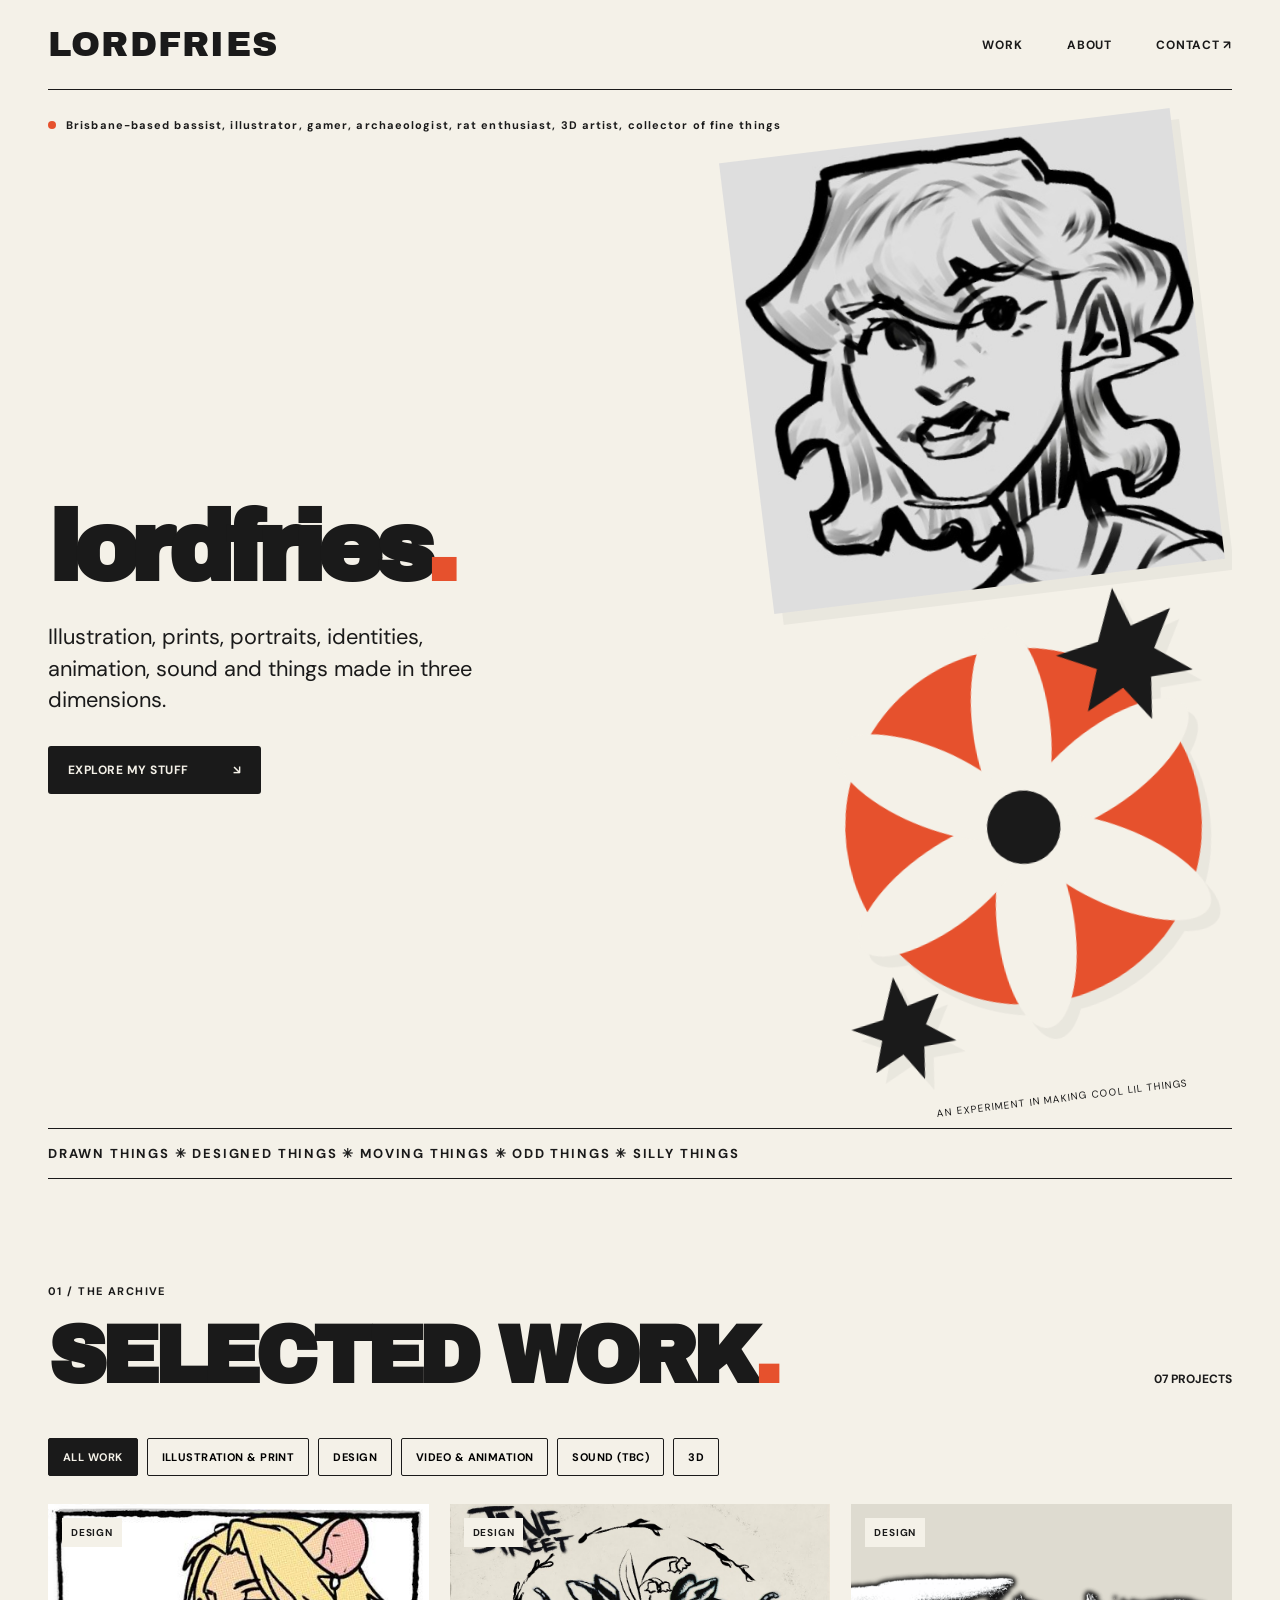
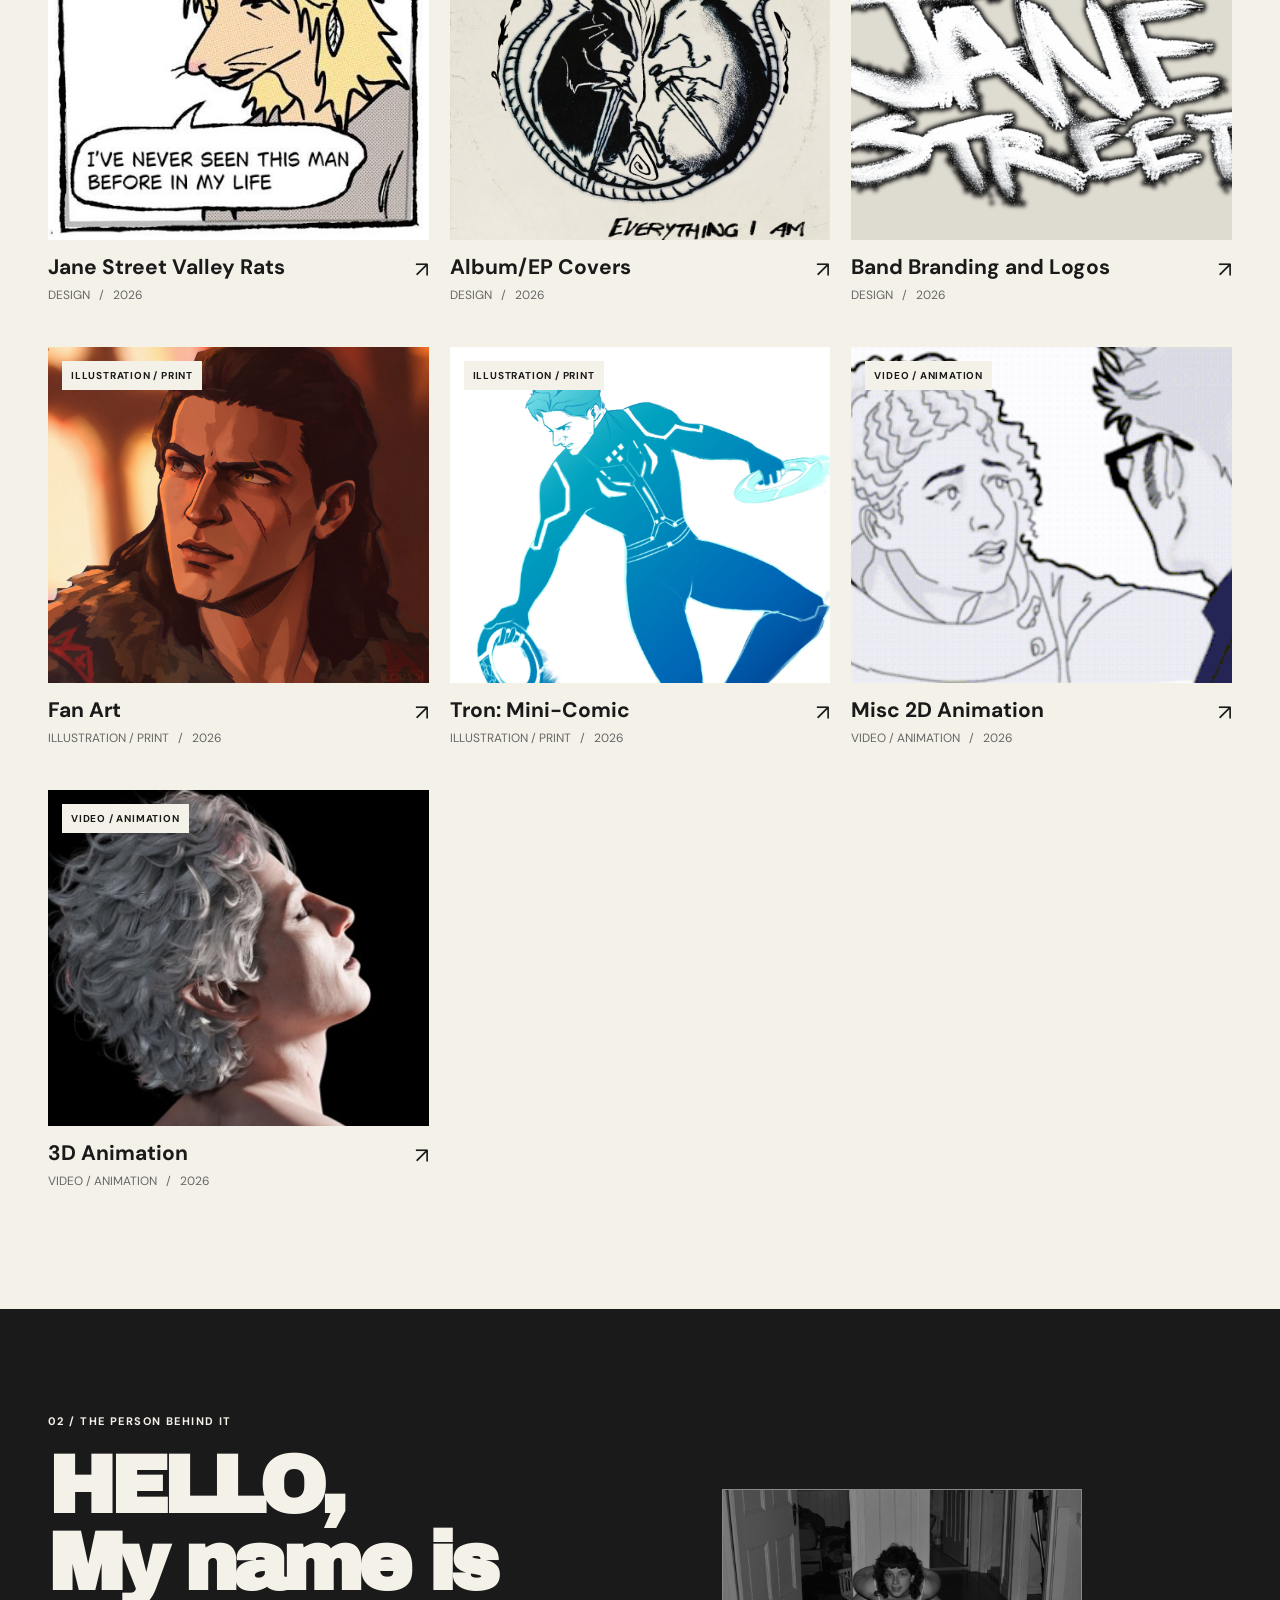
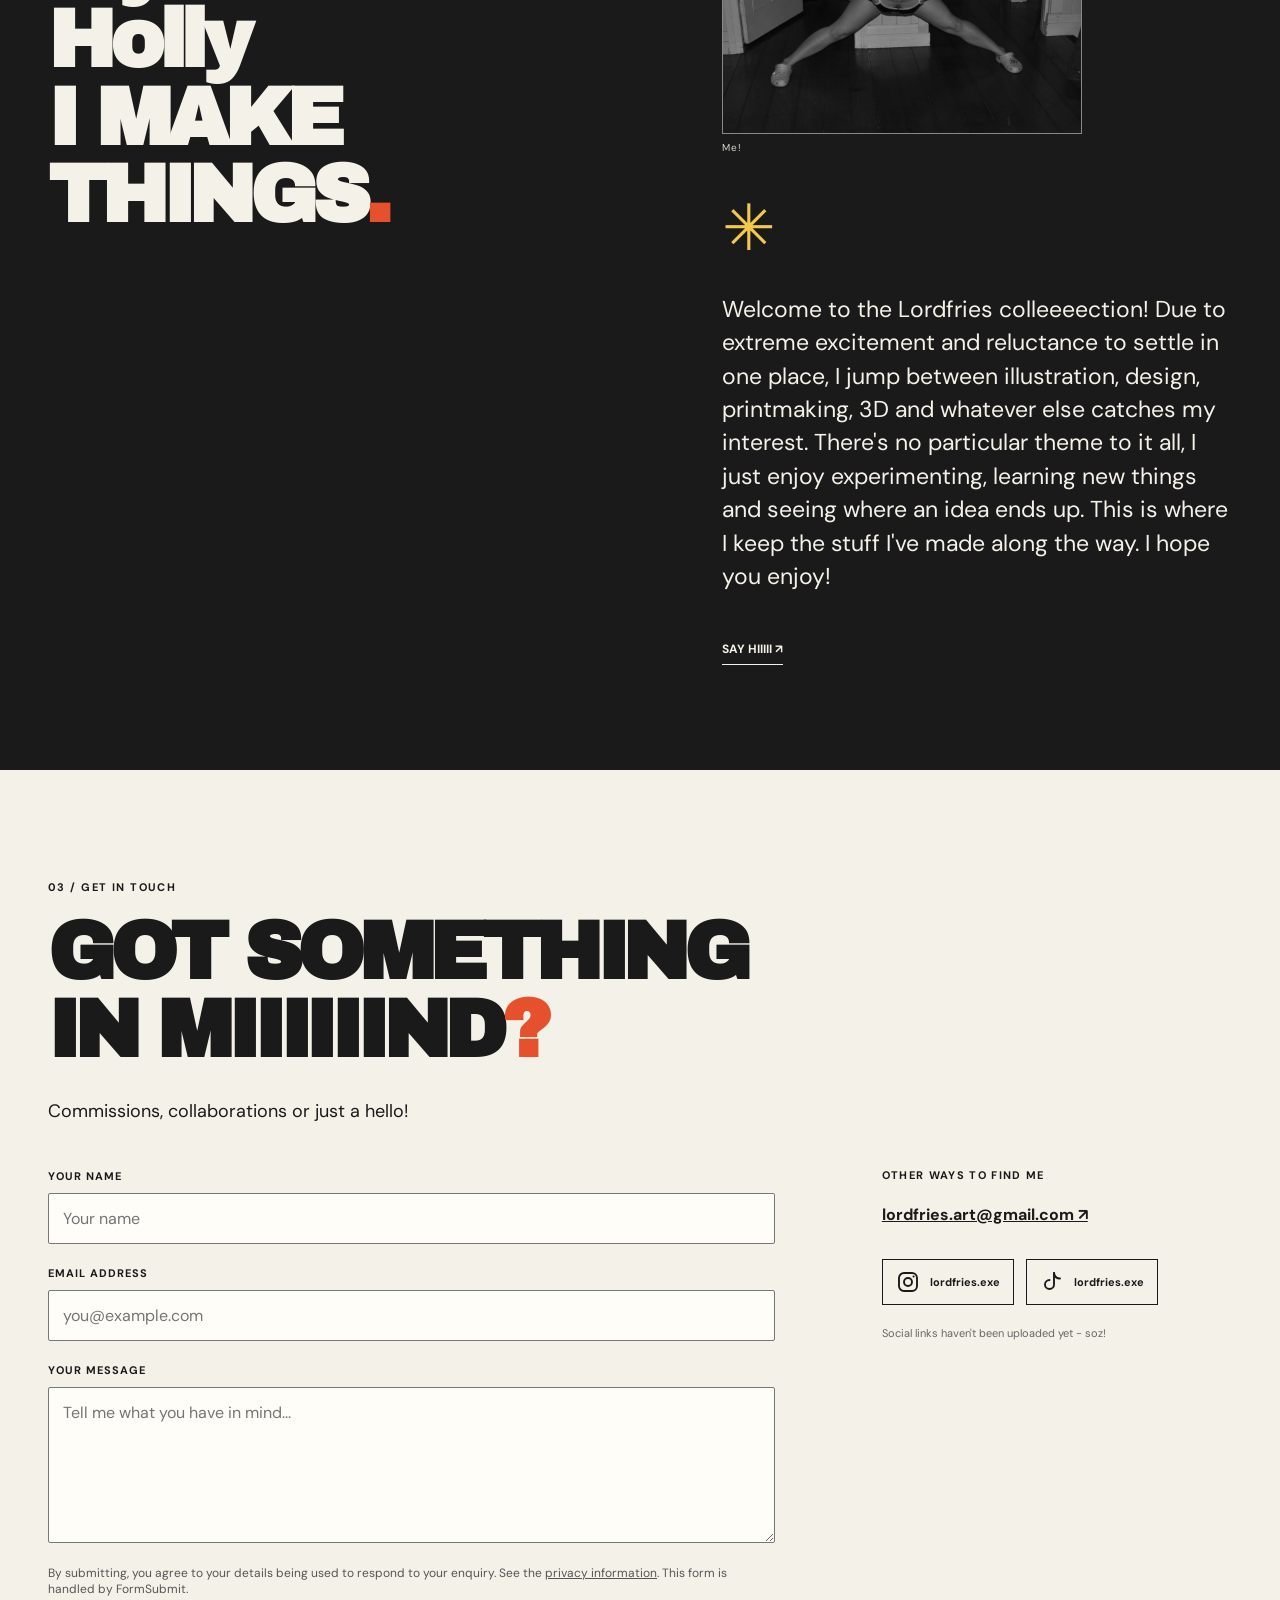
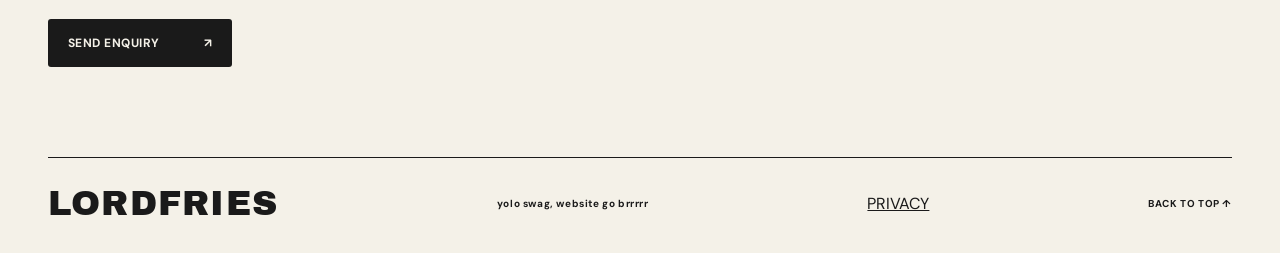
==== commit a87e8621: "PFP update" ====
--- a/index.html
+++ b/index.html
@@ -21,7 +21,7 @@
     <section class="hero wrap" aria-labelledby="hero-heading">
       <div class="eyebrow"><span class="status-dot"></span> <span data-edit="eyebrow">AN INDEPENDENT CREATIVE PRACTICE</span> <span class="index" data-edit="heroEst">EST. WHENEVER</span></div>
       <div class="hero-body"><div><h1 id="hero-heading" data-edit="heroHeading" data-edit-html="true">A LITTLE<br><span class="accent-word">BIT OF</span><br>EVERYTHING<span class="period">.</span></h1><p class="intro" data-edit="heroIntro">Illustration, prints, portraits, identities, animation, sound and things made in three dimensions.</p><a class="cta" href="#work"><span data-edit="heroCta">EXPLORE THE WORK</span> <span aria-hidden="true">↘</span></a></div>
-      <div class="hero-art" aria-label="Decorative abstract flower and star graphic"><svg viewBox="0 0 420 460" xmlns="http://www.w3.org/2000/svg" role="img" aria-label="Illustrative rust red flower with black star">
+      <div class="hero-art" id="hero-art" aria-label="Decorative homepage illustration"><img id="hero-custom-image" class="hero-custom-image" alt="" hidden><svg id="hero-default-svg" viewBox="0 0 420 460" xmlns="http://www.w3.org/2000/svg" role="img" aria-label="Illustrative rust red flower with black star">
         <circle cx="205" cy="223" r="165" fill="#e6512d"/>
         <g fill="#f4f1e8" transform="translate(205 224)"><ellipse cx="0" cy="-95" rx="36" ry="92"/><ellipse cx="0" cy="-95" rx="36" ry="92" transform="rotate(60)"/><ellipse cx="0" cy="-95" rx="36" ry="92" transform="rotate(120)"/><ellipse cx="0" cy="-95" rx="36" ry="92" transform="rotate(180)"/><ellipse cx="0" cy="-95" rx="36" ry="92" transform="rotate(240)"/><ellipse cx="0" cy="-95" rx="36" ry="92" transform="rotate(300)"/></g><circle cx="205" cy="224" r="34" fill="#1a1a1a"/><path d="M313 14l13 37 38-12-19 35 33 24-39 2-4 39-23-32-35 18 13-38-36-17 40-8z" fill="#1a1a1a"/><path d="M68 347l10 28 30-8-15 27 26 18-30 2-3 30-17-25-27 14 9-29-27-13 30-6z" fill="#1a1a1a"/></svg><span class="art-caption" data-edit="heroArtCaption">AN EXPERIMENT IN MAKING THINGS © LORDFRIES</span></div></div>
       <div class="ticker" aria-hidden="true" data-edit="ticker" data-edit-html="true">DRAWN THINGS <span>✳</span> DESIGNED THINGS <span>✳</span> MOVING THINGS <span>✳</span> ODD THINGS <span>✳</span> DRAWN THINGS</div>
--- a/style.css
+++ b/style.css
@@ -3,3 +3,9 @@
 /* V2 additions */
 .about-portrait{width:100%;height:245px;object-fit:cover;display:block;background:#d8d1c3;border:1px solid #888}.portrait-wrap{max-width:360px;margin-bottom:32px}.portrait-caption{font-size:10px!important;letter-spacing:.1em;color:#d9d5cd!important;margin:7px 0 0!important}.contact-intro{font-size:18px;margin:30px 0}.contact-layout{display:grid;grid-template-columns:minmax(0,1.35fr) minmax(220px,.65fr);gap:9%;margin-top:34px}.contact-form{display:flex;flex-direction:column;gap:10px}.contact-form label{font-size:11px;letter-spacing:.09em;font-weight:700;margin-top:12px}.contact-form input,.contact-form textarea{border:1px solid #777;background:#fffdf7;color:var(--ink);font:inherit;padding:14px;border-radius:2px;width:100%}.contact-form textarea{resize:vertical}.contact-form input:focus-visible,.contact-form textarea:focus-visible{outline:2px solid var(--rust);outline-offset:2px}.contact-form .honeypot{position:absolute;left:-9999px;width:1px;height:1px;opacity:0}.send-button{cursor:pointer;border:0;align-self:flex-start}.contact-aside>p:first-child{font-size:11px;font-weight:700;letter-spacing:.12em}.email-plain{display:block;overflow-wrap:anywhere;font-weight:700;margin:22px 0 34px}.social-links{display:flex;gap:12px;flex-wrap:wrap}.social-links a{display:flex;align-items:center;gap:10px;text-decoration:none;border:1px solid var(--ink);padding:10px 13px;font-size:11px;font-weight:700}.social-links a:hover{background:var(--rust);color:var(--paper)}.social-links svg{width:24px;height:24px;fill:none;stroke:currentColor;stroke-width:1.9;stroke-linecap:round;stroke-linejoin:round}.social-links svg .solid{fill:currentColor;stroke:none}.social-note{font-size:11px;line-height:1.5;color:#666;margin-top:20px}.back-to-top{position:fixed;bottom:24px;right:24px;width:46px;height:46px;border:1px solid var(--ink);background:var(--rust);color:#fff;font-size:27px;cursor:pointer;z-index:4;opacity:0;pointer-events:none;transform:translateY(12px);transition:opacity .2s,transform .2s}.back-to-top.visible{opacity:1;pointer-events:auto;transform:translateY(0)}.image-expand{display:block;position:relative;width:100%;border:0;background:transparent;cursor:zoom-in;padding:0}.expand-label{position:absolute;right:10px;bottom:24px;background:var(--ink);color:var(--paper);padding:10px;font-size:11px;font-weight:700}.lightbox{height:100dvh;width:100vw;max-height:100dvh;max-width:100vw;border:0;margin:0;padding:0;background:var(--ink);color:var(--paper)}.lightbox::backdrop{background:#000}.lightbox-toolbar{display:flex;align-items:center;justify-content:space-between;padding:12px 24px;font-size:11px;font-weight:700;letter-spacing:.09em}.lightbox-toolbar button{padding:11px 16px;border:1px solid var(--paper);background:transparent;color:var(--paper);cursor:pointer}.lightbox-content{height:calc(100dvh - 67px);display:flex;align-items:center;justify-content:center;padding:12px 24px 24px}.lightbox-content img{max-width:100%;max-height:100%;object-fit:contain}.privacy-page{padding:70px 0 110px;max-width:850px}.privacy-page h1{font-family:var(--display);font-size:clamp(42px,7vw,80px);line-height:1}.privacy-page h2{margin-top:44px}.privacy-page p{line-height:1.7}.privacy-page a{color:var(--rust)}
 @media(max-width:640px){.contact-layout{grid-template-columns:1fr;gap:36px}.about-portrait{height:210px}.lightbox-toolbar{padding:12px}.lightbox-content{padding:8px 12px 20px}.back-to-top{bottom:14px;right:14px}}
+
+/* Editable homepage artwork */
+.hero-art{transform:translate(var(--hero-x,0px),var(--hero-y,0px)) rotate(var(--hero-rotation,-7deg));display:flex;flex-direction:column;align-items:center}
+.hero-art #hero-default-svg,.hero-art .hero-custom-image{width:var(--hero-size,100%);height:auto;max-width:none;object-fit:contain;display:block;filter:drop-shadow(8px 12px 0 rgba(0,0,0,.045))}
+.hero-art [hidden]{display:none!important}
+.hero-art .art-caption{margin-top:12px}
